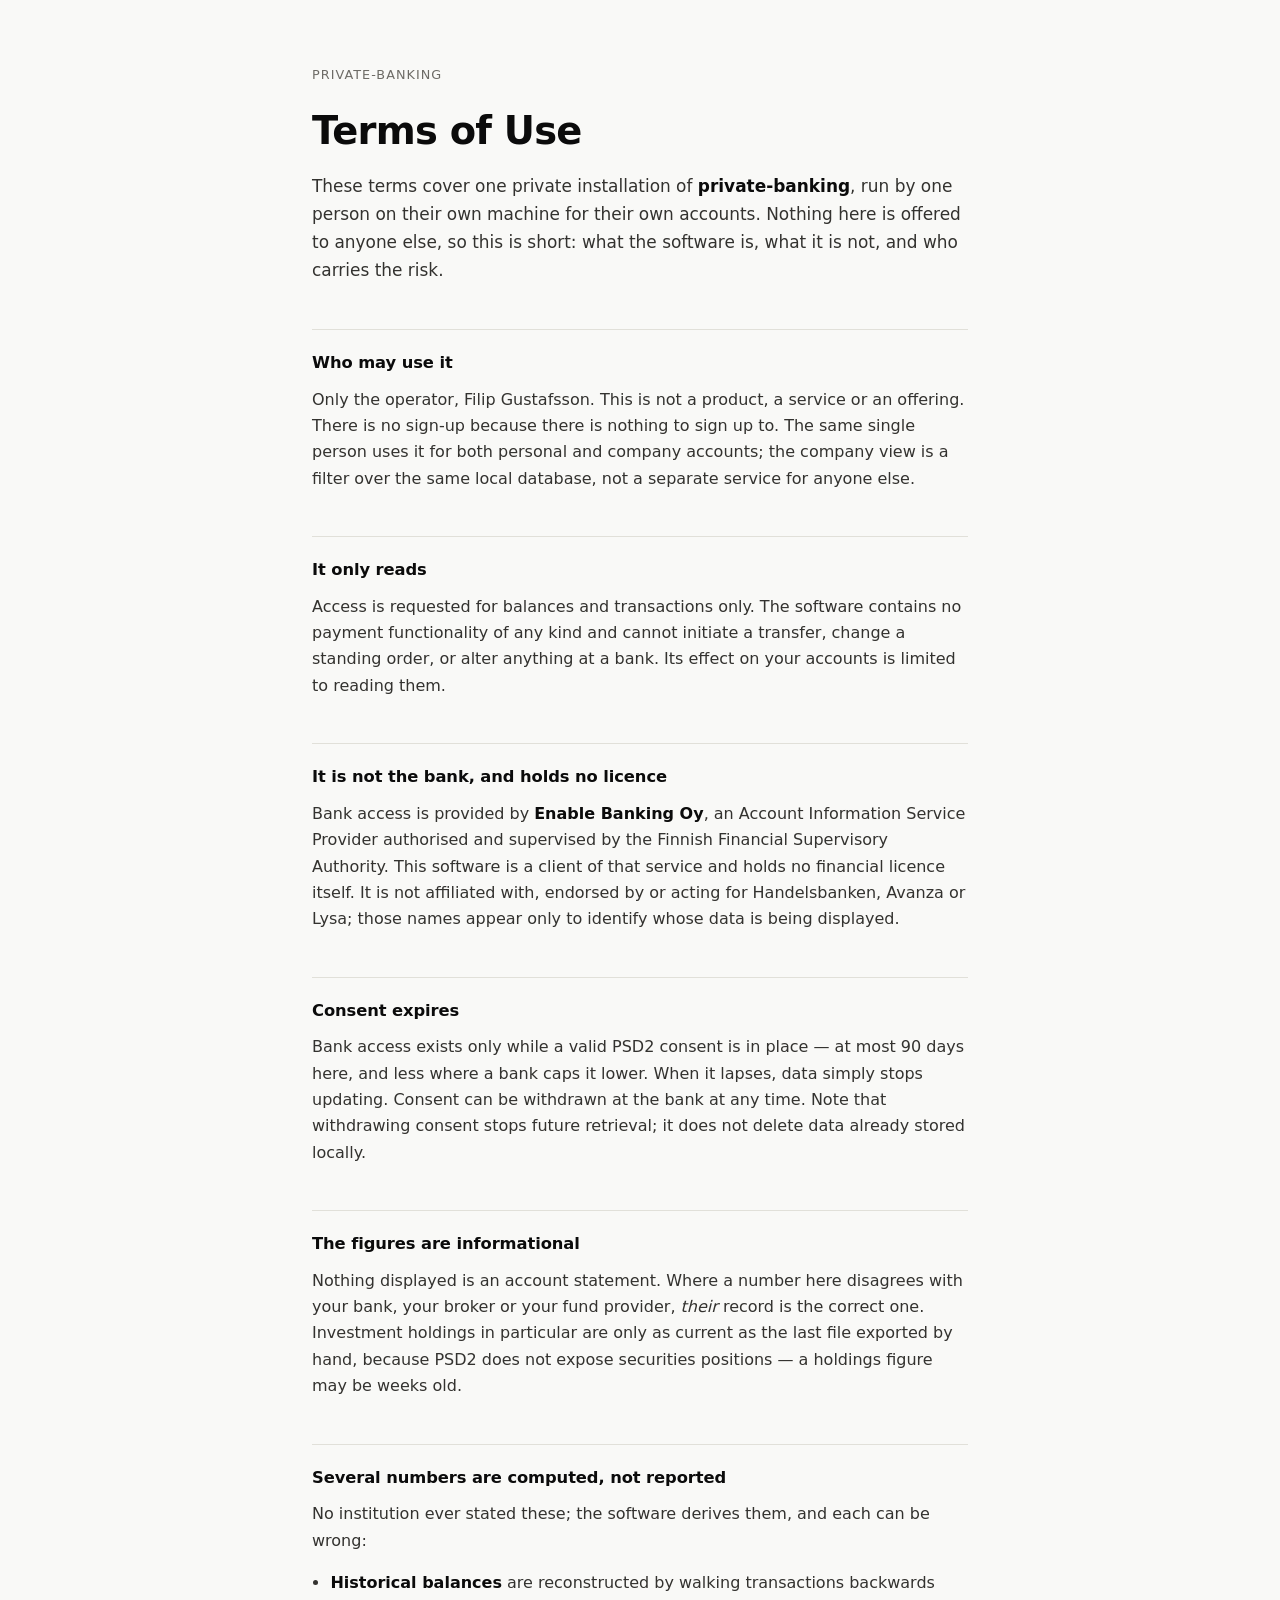
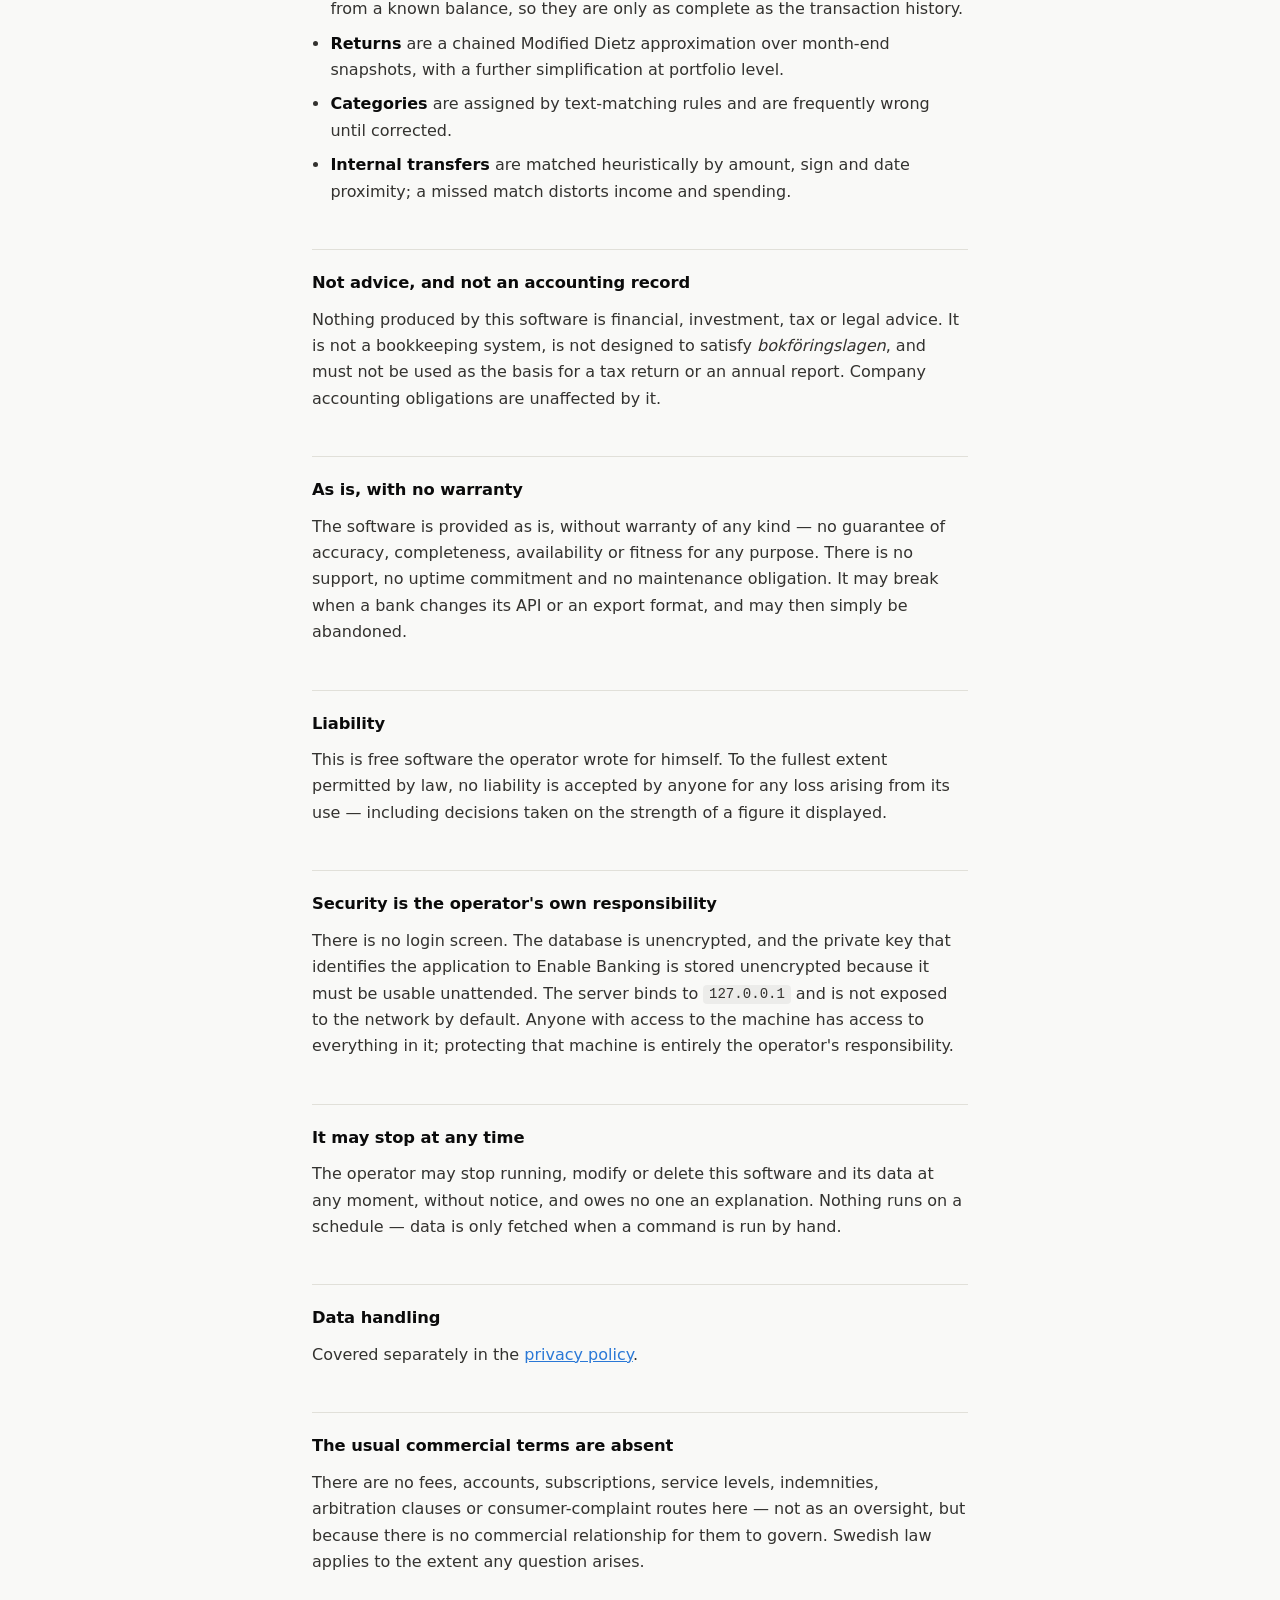
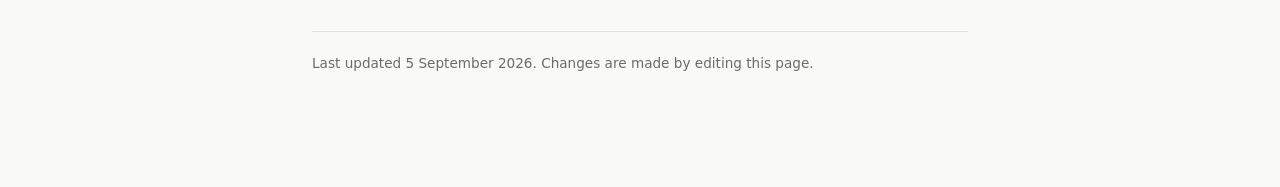
==== terms.html @ 4055734c "Add privacy policy and terms of use Static pages for the PSD2 application registration. Claims about" ====
<!doctype html>
<html lang="en">
<head>
<meta charset="utf-8">
<meta name="viewport" content="width=device-width,initial-scale=1">
<title>Terms of Use — private-banking</title>
<link rel="stylesheet" href="./style.css">
</head>
<body>
<main>
<p class="eyebrow"><a href="./">private-banking</a></p>
<h1>Terms of Use</h1>
<p class="lede">
  These terms cover one private installation of <strong>private-banking</strong>, run by one
  person on their own machine for their own accounts. Nothing here is offered to anyone else,
  so this is short: what the software is, what it is not, and who carries the risk.
</p>

<h2>Who may use it</h2>
<p>
  Only the operator, Filip Gustafsson. This is not a product, a service or an offering. There
  is no sign-up because there is nothing to sign up to. The same single person uses it for
  both personal and company accounts; the company view is a filter over the same local
  database, not a separate service for anyone else.
</p>

<h2>It only reads</h2>
<p>
  Access is requested for balances and transactions only. The software contains no payment
  functionality of any kind and cannot initiate a transfer, change a standing order, or alter
  anything at a bank. Its effect on your accounts is limited to reading them.
</p>

<h2>It is not the bank, and holds no licence</h2>
<p>
  Bank access is provided by <strong>Enable Banking Oy</strong>, an Account Information
  Service Provider authorised and supervised by the Finnish Financial Supervisory Authority.
  This software is a client of that service and holds no financial licence itself. It is not
  affiliated with, endorsed by or acting for Handelsbanken, Avanza or Lysa; those names appear
  only to identify whose data is being displayed.
</p>

<h2>Consent expires</h2>
<p>
  Bank access exists only while a valid PSD2 consent is in place — at most 90 days here, and
  less where a bank caps it lower. When it lapses, data simply stops updating. Consent can be
  withdrawn at the bank at any time. Note that withdrawing consent stops future retrieval; it
  does not delete data already stored locally.
</p>

<h2>The figures are informational</h2>
<p>
  Nothing displayed is an account statement. Where a number here disagrees with your bank,
  your broker or your fund provider, <em>their</em> record is the correct one. Investment
  holdings in particular are only as current as the last file exported by hand, because PSD2
  does not expose securities positions — a holdings figure may be weeks old.
</p>

<h2>Several numbers are computed, not reported</h2>
<p>
  No institution ever stated these; the software derives them, and each can be wrong:
</p>
<ul>
  <li><strong>Historical balances</strong> are reconstructed by walking transactions backwards from a known balance, so they are only as complete as the transaction history.</li>
  <li><strong>Returns</strong> are a chained Modified Dietz approximation over month-end snapshots, with a further simplification at portfolio level.</li>
  <li><strong>Categories</strong> are assigned by text-matching rules and are frequently wrong until corrected.</li>
  <li><strong>Internal transfers</strong> are matched heuristically by amount, sign and date proximity; a missed match distorts income and spending.</li>
</ul>

<h2>Not advice, and not an accounting record</h2>
<p>
  Nothing produced by this software is financial, investment, tax or legal advice. It is not a
  bookkeeping system, is not designed to satisfy <em>bokföringslagen</em>, and must not be
  used as the basis for a tax return or an annual report. Company accounting obligations are
  unaffected by it.
</p>

<h2>As is, with no warranty</h2>
<p>
  The software is provided as is, without warranty of any kind — no guarantee of accuracy,
  completeness, availability or fitness for any purpose. There is no support, no uptime
  commitment and no maintenance obligation. It may break when a bank changes its API or an
  export format, and may then simply be abandoned.
</p>

<h2>Liability</h2>
<p>
  This is free software the operator wrote for himself. To the fullest extent permitted by
  law, no liability is accepted by anyone for any loss arising from its use — including
  decisions taken on the strength of a figure it displayed.
</p>

<h2>Security is the operator's own responsibility</h2>
<p>
  There is no login screen. The database is unencrypted, and the private key that identifies
  the application to Enable Banking is stored unencrypted because it must be usable
  unattended. The server binds to <code>127.0.0.1</code> and is not exposed to the network by
  default. Anyone with access to the machine has access to everything in it; protecting that
  machine is entirely the operator's responsibility.
</p>

<h2>It may stop at any time</h2>
<p>
  The operator may stop running, modify or delete this software and its data at any moment,
  without notice, and owes no one an explanation. Nothing runs on a schedule — data is only
  fetched when a command is run by hand.
</p>

<h2>Data handling</h2>
<p>
  Covered separately in the <a href="./privacy.html">privacy policy</a>.
</p>

<h2>The usual commercial terms are absent</h2>
<p>
  There are no fees, accounts, subscriptions, service levels, indemnities, arbitration clauses
  or consumer-complaint routes here — not as an oversight, but because there is no commercial
  relationship for them to govern. Swedish law applies to the extent any question arises.
</p>

<p class="meta">Last updated 5 September 2026. Changes are made by editing this page.</p>
</main>
</body>
</html>
---- style.css ----
:root {
  color-scheme: light;
  --surface: #fcfcfb;
  --plane: #f9f9f7;
  --ink: #0b0b0b;
  --ink-2: #33322f;
  --muted: #6d6b66;
  --rule: #e1e0d9;
  --accent: #2a78d6;
  --wash: rgba(11, 11, 11, 0.05);
}

@media (prefers-color-scheme: dark) {
  :root:not([data-theme="light"]) {
    color-scheme: dark;
    --surface: #1a1a19;
    --plane: #0d0d0d;
    --ink: #ffffff;
    --ink-2: #d6d5cc;
    --muted: #9a988f;
    --rule: #2c2c2a;
    --accent: #6da7ec;
    --wash: rgba(255, 255, 255, 0.07);
  }
}

* { box-sizing: border-box; }

body {
  margin: 0;
  padding: 0;
  background: var(--plane);
  color: var(--ink-2);
  font: 16px/1.65 system-ui, -apple-system, "Segoe UI", sans-serif;
  -webkit-font-smoothing: antialiased;
}

main {
  max-width: 44rem;
  margin: 0 auto;
  padding: 4rem 1.5rem 6rem;
}

.eyebrow {
  font-size: 0.8rem;
  letter-spacing: 0.08em;
  text-transform: uppercase;
  color: var(--muted);
  margin: 0 0 1.5rem;
}

.eyebrow a { color: var(--muted); text-decoration: none; }
.eyebrow a:hover { color: var(--accent); }

h1 {
  font-size: clamp(1.9rem, 5vw, 2.4rem);
  line-height: 1.15;
  letter-spacing: -0.02em;
  color: var(--ink);
  margin: 0 0 1.25rem;
}

h2 {
  font-size: 1.02rem;
  letter-spacing: -0.005em;
  color: var(--ink);
  margin: 2.75rem 0 0.6rem;
  padding-top: 1.25rem;
  border-top: 1px solid var(--rule);
}

.lede {
  font-size: 1.06rem;
  color: var(--ink-2);
  margin: 0 0 1rem;
}

p { margin: 0 0 1rem; }

ul {
  margin: 0 0 1rem;
  padding-left: 1.15rem;
}

li { margin-bottom: 0.5rem; }

a { color: var(--accent); }

strong { color: var(--ink); font-weight: 600; }

code {
  background: var(--wash);
  padding: 0.1em 0.4em;
  border-radius: 4px;
  font-size: 0.88em;
  font-family: ui-monospace, SFMono-Regular, Menlo, Consolas, monospace;
}

.meta {
  margin-top: 3.5rem;
  padding-top: 1.25rem;
  border-top: 1px solid var(--rule);
  font-size: 0.85rem;
  color: var(--muted);
}

.card-list {
  display: grid;
  gap: 0.75rem;
  margin: 2rem 0 0;
  padding: 0;
  list-style: none;
}

.card-list a {
  display: block;
  background: var(--surface);
  border: 1px solid var(--rule);
  border-radius: 10px;
  padding: 1rem 1.15rem;
  text-decoration: none;
  color: var(--ink);
  font-weight: 550;
}

.card-list a:hover { border-color: var(--accent); }

.card-list span {
  display: block;
  font-weight: 400;
  font-size: 0.88rem;
  color: var(--muted);
  margin-top: 0.15rem;
}
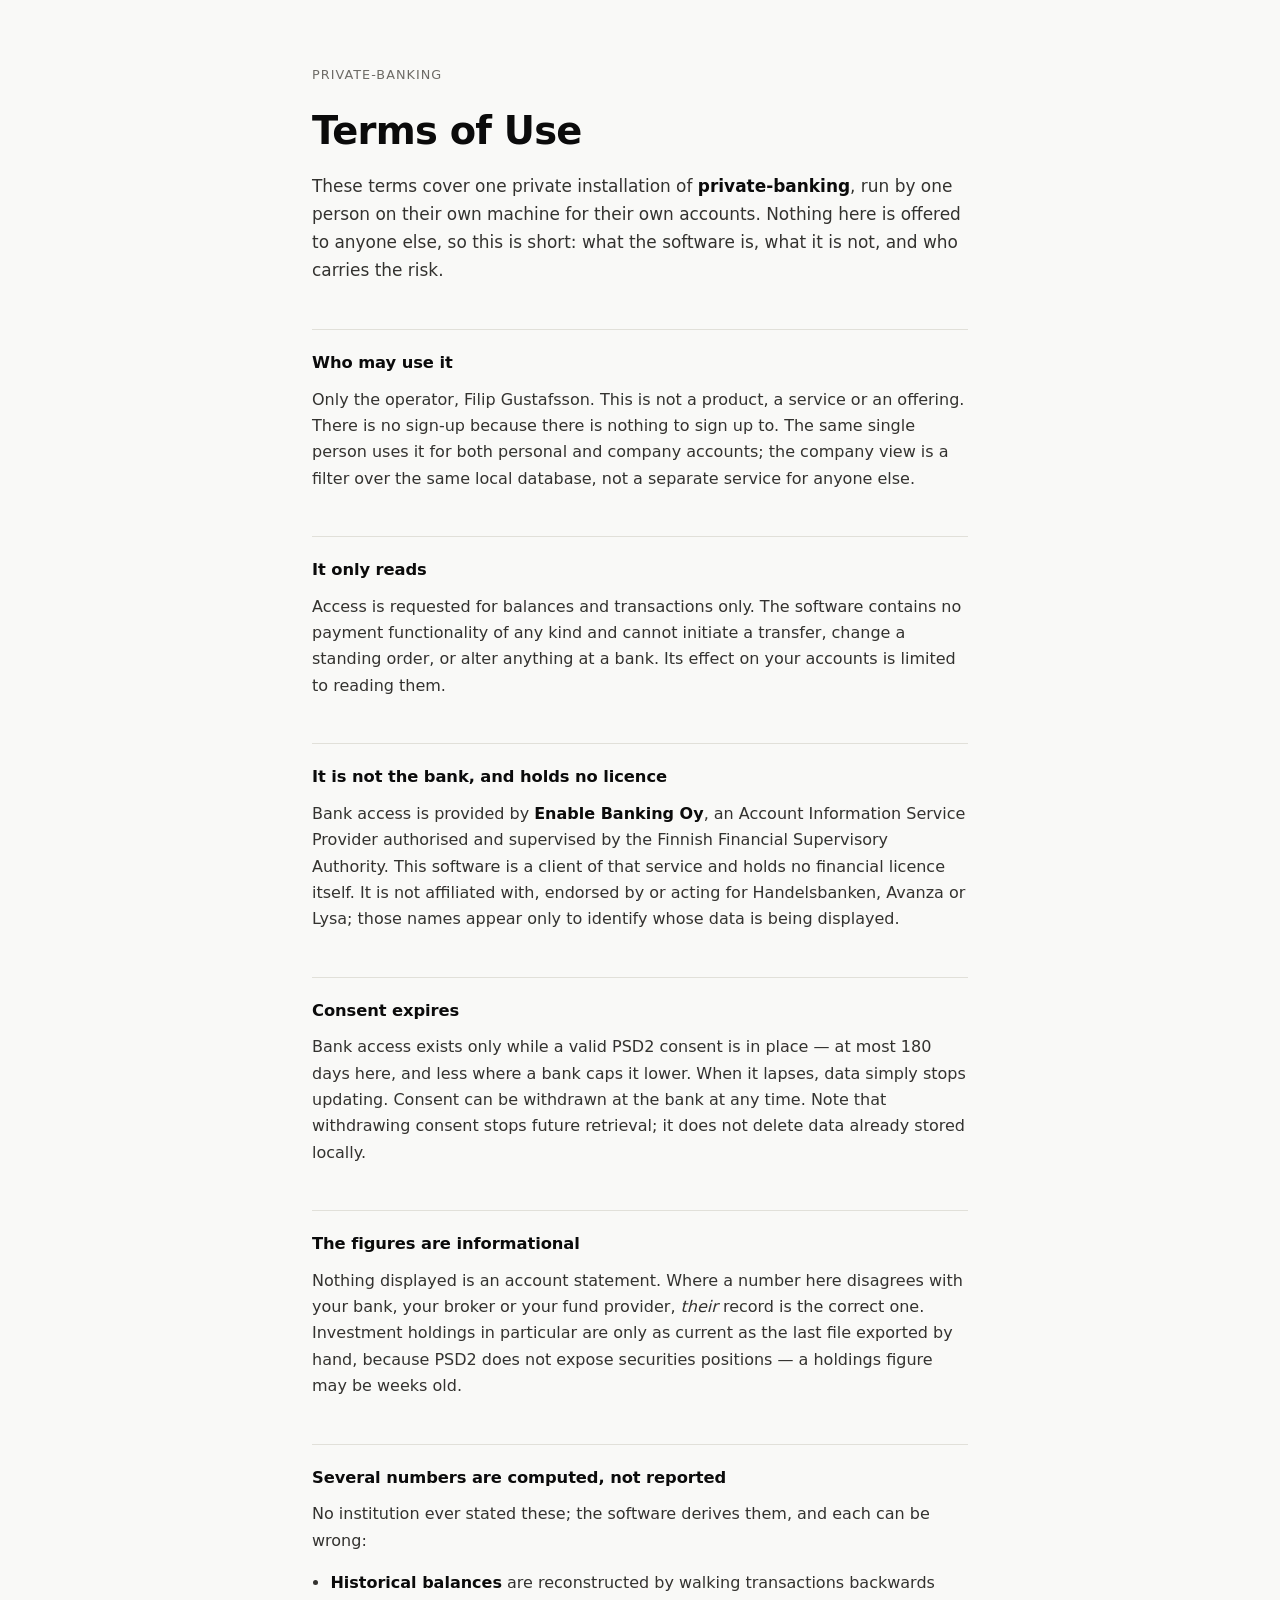
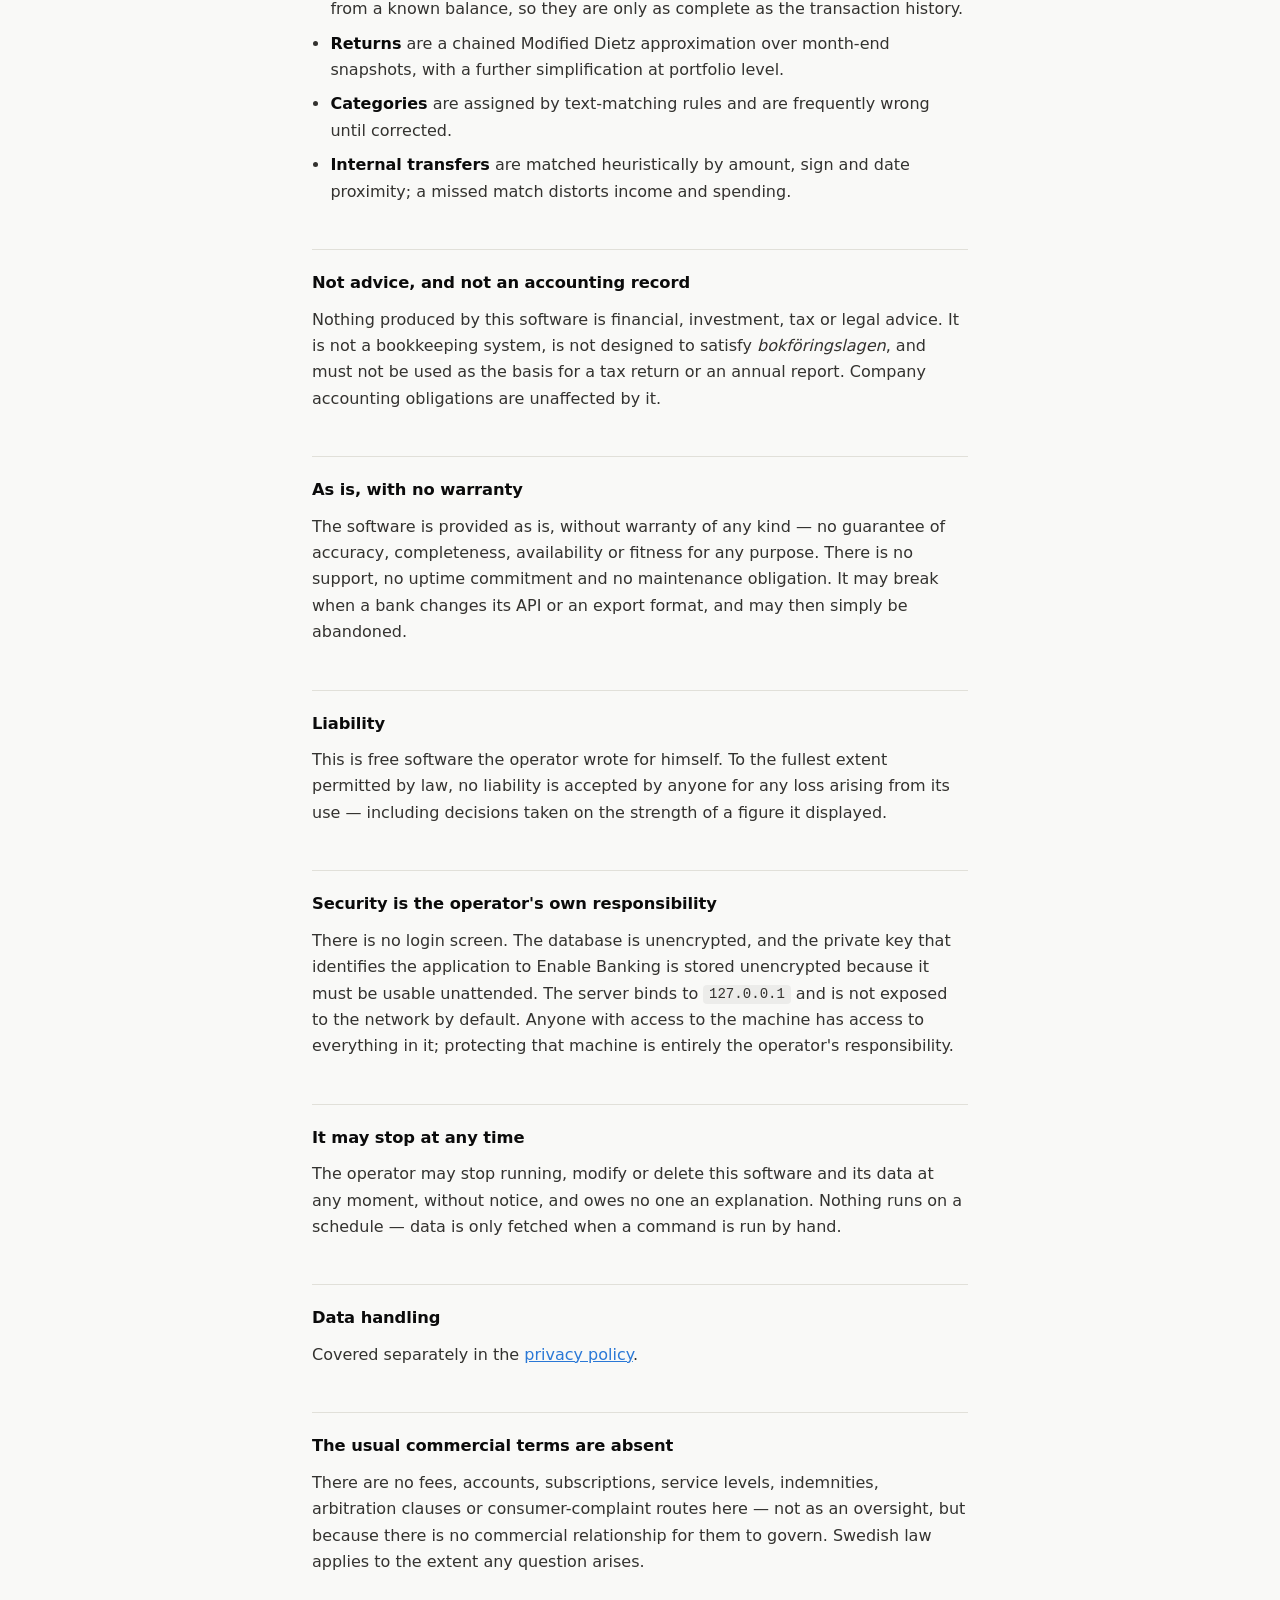
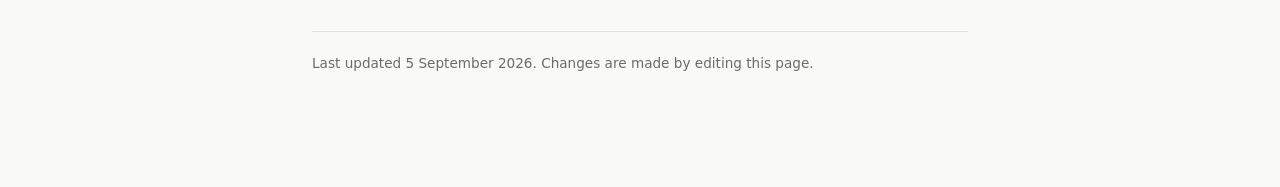
==== commit 270d0ab6: "Correct consent duration to 180 days Regulation (EU) 2022/2360 raised the ceiling for account access" ====
--- a/terms.html
+++ b/terms.html
@@ -42,7 +42,7 @@
 
 <h2>Consent expires</h2>
 <p>
-  Bank access exists only while a valid PSD2 consent is in place — at most 90 days here, and
+  Bank access exists only while a valid PSD2 consent is in place — at most 180 days here, and
   less where a bank caps it lower. When it lapses, data simply stops updating. Consent can be
   withdrawn at the bank at any time. Note that withdrawing consent stops future retrieval; it
   does not delete data already stored locally.
